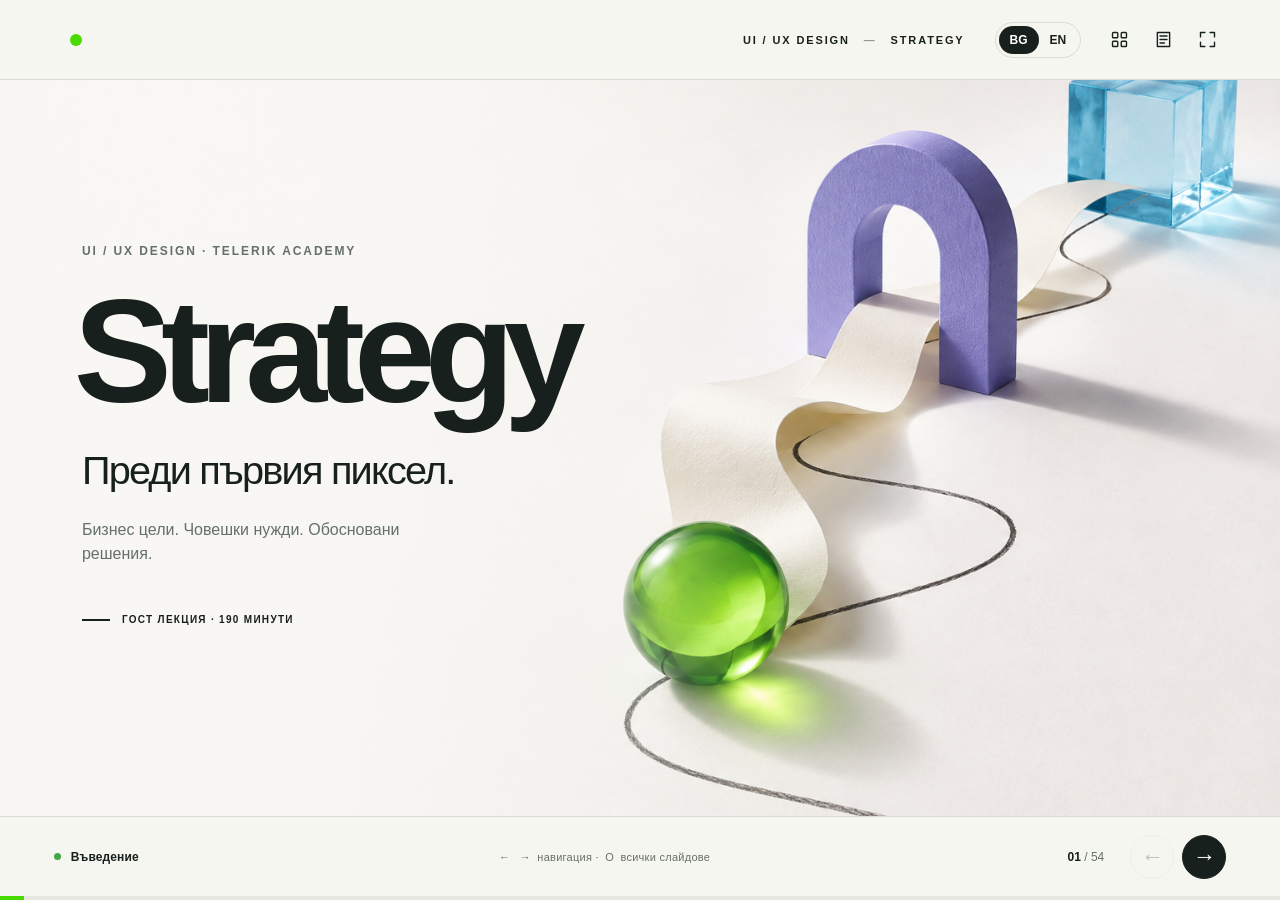
==== presentation/index.html @ eb7413f7 "Add lecturer slide and update evening lecture schedule" ====
<!doctype html>
<html lang="bg">
<head>
  <meta charset="utf-8">
  <meta name="viewport" content="width=device-width, initial-scale=1, viewport-fit=cover">
  <meta name="theme-color" content="#f6f6f0">
  <meta name="description" content="An illustrated, bilingual UX Strategy lecture. Business goals, user needs, research and better decisions.">
  <title>Strategy — Telerik Academy</title>
  <link rel="icon" href="data:image/svg+xml,%3Csvg xmlns='http://www.w3.org/2000/svg' viewBox='0 0 64 64'%3E%3Crect width='64' height='64' rx='16' fill='%2347db00'/%3E%3Ctext x='16' y='48' font-family='Arial' font-weight='bold' font-size='44' fill='%2318201d'%3ES%3C/text%3E%3C/svg%3E">
  <link rel="stylesheet" href="styles.css?v=2">
  <script defer src="slides.js?v=2"></script>
  <script defer src="prompt.js"></script>
  <script defer src="app.js?v=2"></script>
</head>
<body>
  <a class="skip-link" href="#slide">Към слайда / Skip to slide</a>
  <div class="presentation-shell">
    <header class="topbar">
      <button class="wordmark" data-action="home" aria-label="Начало"><i aria-hidden="true"></i></button>
      <div class="course-label">UI / UX DESIGN <span>—</span> STRATEGY</div>
      <nav class="utilities" aria-label="Presentation tools">
        <div class="language-switch" role="group" aria-label="Language / Език">
          <button data-lang="bg" lang="bg" aria-pressed="true">BG</button><button data-lang="en" lang="en" aria-pressed="false">EN</button>
        </div>
        <button class="icon-button" data-action="overview" id="overview-button" aria-label="Всички слайдове" title="Всички слайдове · O"><svg viewBox="0 0 24 24" aria-hidden="true"><rect x="4" y="4" width="6" height="6" rx="1"/><rect x="14" y="4" width="6" height="6" rx="1"/><rect x="4" y="14" width="6" height="6" rx="1"/><rect x="14" y="14" width="6" height="6" rx="1"/></svg></button>
        <button class="icon-button" data-action="notes" id="notes-button" aria-label="Бележки" title="Бележки · N"><svg viewBox="0 0 24 24" aria-hidden="true"><path d="M5 4h14v16H5zM8 8h8M8 12h8M8 16h5"/></svg></button>
        <button class="icon-button" data-action="fullscreen" id="fullscreen-button" aria-label="Цял екран" title="Цял екран · F"><svg viewBox="0 0 24 24" aria-hidden="true"><path d="M4 9V4h5m6 0h5v5m0 6v5h-5M9 20H4v-5"/></svg></button>
      </nav>
    </header>
    <main id="slide" class="slide" tabindex="-1" aria-label="Slide"></main>
    <footer class="bottom-bar">
      <button class="chapter-button" data-action="overview"><span class="chapter-dot"></span><span id="chapter-label"></span></button>
      <div class="navigation-hint" id="navigation-hint"></div>
      <div class="slide-navigation">
        <span id="slide-count" class="slide-count"></span>
        <button class="arrow-button" data-action="prev" id="prev" aria-label="Предишен слайд">←</button>
        <button class="arrow-button next" data-action="next" id="next" aria-label="Следващ слайд">→</button>
      </div>
    </footer>
    <div class="progress-track" aria-hidden="true"><div id="progress-fill"></div></div>
  </div>
  <dialog id="overview-dialog" class="overview-dialog" aria-labelledby="overview-title"><div class="dialog-top"><div><span class="eyebrow" id="overview-kicker"></span><h2 id="overview-title"></h2></div><button class="close-button" data-action="close">×</button></div><div id="overview-content"></div></dialog>
  <dialog id="notes-dialog" class="notes-dialog" aria-labelledby="notes-title"><div class="dialog-top"><span class="eyebrow" id="notes-label"></span><button class="close-button" data-action="close">×</button></div><h2 id="notes-title"></h2><div id="notes-content"></div></dialog>
  <div id="blackout" hidden><button data-action="unblank"></button></div>
  <div class="sr-only" id="announcer" aria-live="polite" aria-atomic="true"></div>
  <noscript>This presentation needs JavaScript. / Презентацията изисква JavaScript.</noscript>
</body>
</html>
---- presentation/styles.css ----
/* Palette sampled directly from M1-L3-Strategy-1.pdf. */
:root{--paper:#f6f6f0;--ink:#18201d;--muted:#657069;--green:#47db00;--brand:#43a747;--sage:#addf80;--violet:#6060e2;--lavender:#bfbff3;--blue:#b9e9fa;--line:#d8dcd3;--ease:cubic-bezier(.22,1,.36,1);font-family:'Avenir Next','Helvetica Neue',Arial,sans-serif;color:var(--ink);background:var(--paper);font-synthesis:none}
*{box-sizing:border-box}body{margin:0}button,a,input{ -webkit-tap-highlight-color:transparent}button{font:inherit;color:inherit;cursor:pointer}button:disabled{cursor:default;opacity:.25}button,a{touch-action:manipulation}button:focus-visible,a:focus-visible{outline:3px solid var(--violet);outline-offset:5px}button{border:0;background:none}a{color:inherit}svg{width:21px;height:21px;fill:none;stroke:currentColor;stroke-width:1.6;stroke-linecap:round;stroke-linejoin:round}.presentation-shell{height:100svh;min-height:540px;display:grid;grid-template-rows:80px minmax(0,1fr) 80px 4px;overflow:hidden}.topbar{padding:0 4.2vw;display:flex;align-items:center;gap:30px;border-bottom:1px solid var(--line);z-index:3;background:var(--paper)}.wordmark{font-size:24px;font-weight:800;letter-spacing:-1.5px;display:flex;align-items:baseline;gap:4px;padding:0}.wordmark span{font-size:14px;letter-spacing:-.5px;font-weight:500}.wordmark i{height:7px;width:7px;background:var(--green);border-radius:50%;align-self:center;margin-left:3px}.course-label{font-size:11px;font-weight:600;letter-spacing:.17em;margin-left:auto}.course-label span{margin:0 9px;color:#929990}.utilities{display:flex;align-items:center;gap:7px}.language-switch{display:flex;margin-right:13px;border:1px solid var(--line);border-radius:30px;padding:3px}.language-switch button{font-size:12px;font-weight:700;padding:7px 11px;border-radius:20px}.language-switch [aria-pressed=true]{background:var(--ink);color:white}.icon-button{width:37px;height:37px;display:grid;place-items:center;border-radius:50%}.icon-button:hover{background:#e7eadd}.bottom-bar{display:flex;align-items:center;justify-content:space-between;padding:0 4.2vw;border-top:1px solid var(--line);gap:20px;z-index:3;background:var(--paper)}.chapter-button{display:flex;gap:10px;align-items:center;font-size:12px;font-weight:600;padding:10px 0;letter-spacing:.01em}.chapter-dot{width:7px;height:7px;background:var(--brand);border-radius:50%}.navigation-hint{font-size:11px;color:var(--muted);letter-spacing:.025em}.navigation-hint kbd{font:inherit;margin:0 3px}.slide-navigation{display:flex;align-items:center;gap:8px}.slide-count{font-size:12px;font-variant-numeric:tabular-nums;margin-right:18px;color:var(--muted)}.slide-count b{color:var(--ink);font-weight:700}.arrow-button{font-size:23px;border:1px solid var(--line);width:44px;height:44px;border-radius:50%;transition:background .2s,transform .2s}.arrow-button.next{background:var(--ink);border-color:var(--ink);color:white}.arrow-button:not(:disabled):hover{background:var(--green);border-color:var(--green);color:var(--ink);transform:translateX(2px)}.progress-track{background:#e6e8df}#progress-fill{height:100%;background:var(--green);transition:width .5s var(--ease)}
.slide{position:relative;overflow:auto;view-transition-name:stage;isolation:isolate;outline:none}.slide-inner{max-width:1600px;height:100%;min-height:100%;margin:auto;padding:clamp(25px,4.5vh,62px) 6.4vw;display:flex;flex-direction:column;justify-content:center}.slide-header{margin-bottom:clamp(22px,4vh,46px)}.eyebrow{font-size:11px;letter-spacing:.16em;text-transform:uppercase;font-weight:700;display:block;margin-bottom:16px;color:var(--muted)}h1,h2,h3,p{margin:0}h1,h2{font-weight:600;letter-spacing:-.045em;line-height:1.06;text-wrap:balance}h1{font-size:clamp(36px,4.2vw,68px)}.subtitle{font-size:clamp(17px,1.6vw,25px);line-height:1.45;margin-top:18px;color:var(--muted);max-width:880px;text-wrap:pretty}.caption{font-size:12px;line-height:1.5;color:var(--muted);margin-top:25px}.content{min-height:0}.slide.type-cover{background:#f8f7f3}.cover-art{position:absolute;inset:0;width:100%;height:100%;object-fit:cover;z-index:-2}.cover-shade{position:absolute;inset:0;background:linear-gradient(90deg,#f8f7f3 0%,#f8f7f3ec 24%,#f8f7f320 58%,transparent 75%);z-index:-1}.cover-content{max-width:65%;padding-bottom:3vh}.cover-title{font-size:clamp(82px,11.5vw,184px);letter-spacing:-.075em;font-weight:600;line-height:1.05;margin-left:-.055em}.cover-subtitle{font-size:clamp(24px,3.1vw,48px);font-weight:500;letter-spacing:-.045em;margin-top:20px}.cover-caption{font-size:16px;max-width:320px;line-height:1.5;margin-top:25px;color:var(--muted)}.cover-meta{margin-top:48px;display:flex;align-items:center;gap:12px;font-size:10px;font-weight:700;letter-spacing:.13em}.cover-meta:before{content:'';width:28px;height:2px;background:var(--ink)}.roadmap{display:grid;grid-template-columns:repeat(4,1fr);gap:26px;padding:20px 0}.roadmap-item{border-top:2px solid var(--ink);padding-top:18px}.roadmap-item:last-child{border-color:var(--violet)}.roadmap-num{font-size:clamp(55px,7.4vw,116px);letter-spacing:-.065em;font-weight:500;line-height:1.2}.roadmap-item h3{font-size:clamp(20px,2.2vw,34px);letter-spacing:-.035em;font-weight:500;margin-top:18px}.roadmap-item small{display:block;margin-top:12px;color:var(--muted);font-size:13px}.split{display:grid;grid-template-columns:1.1fr 1fr;align-items:center;gap:7vw}.split .slide-header{margin:0}.question-lines{display:flex;flex-wrap:wrap;gap:11px;margin-top:30px}.question-lines span{font-size:14px;padding-bottom:6px;border-bottom:1px solid var(--ink)}.receipt{width:80%;max-width:390px;margin:auto;background:white;padding:32px;box-shadow:0 24px 60px #18201d12;transform:rotate(4deg);border-bottom:3px dashed #bbc1b3}.receipt-top{display:flex;justify-content:space-between;font-size:12px;letter-spacing:.08em}.receipt-time{font-size:clamp(60px,7vw,108px);letter-spacing:-.06em;margin:25px 0 0}.receipt-label{font-size:14px;color:var(--muted);margin-bottom:30px}.receipt-row{border-top:1px dashed #aab2a5;padding:14px 0;display:flex;justify-content:space-between;font-size:16px}.receipt-total{font-size:30px;font-weight:700}.receipt-footer{background:var(--green);text-align:center;padding:14px;font-size:14px;margin-top:12px}.stamp{display:inline-block;font-size:11px;letter-spacing:.08em;border:1.5px solid var(--ink);padding:7px 11px;transform:rotate(-7deg);margin-top:18px}
.type-story .slide-inner{padding-top:26px;padding-bottom:26px}.story-layout{display:grid;grid-template-columns:.75fr 1.45fr;gap:4vw;align-items:center}.story-copy h1{font-size:clamp(35px,4.6vw,74px)}.story-copy .subtitle{font-size:19px;max-width:350px}.story-art-wrap{position:relative}.story-art{width:100%;aspect-ratio:1.5;object-fit:cover;display:block;border:2px solid var(--ink);transform:rotate(-1.3deg);box-shadow:8px 9px 0 var(--lavender)}.comic-label{position:absolute;background:var(--green);padding:12px 18px;right:-12px;top:-15px;font-size:clamp(14px,1.5vw,22px);font-weight:800;transform:rotate(5deg);border:2px solid var(--ink);box-shadow:3px 3px 0 var(--ink);max-width:65%;text-align:center}.story-beats{display:flex;gap:20px;margin-top:32px;padding-top:19px;border-top:1px solid var(--line)}.story-beats span{font-size:clamp(13px,1.2vw,18px);flex:1}.story-beats b{font-weight:500;font-size:12px;color:var(--violet);margin-right:12px}.story-index{font-size:clamp(64px,8vw,125px);font-weight:500;letter-spacing:-.09em;color:var(--violet);line-height:1;margin-bottom:24px}
.flow{display:grid;grid-auto-flow:column;grid-auto-columns:1fr;gap:32px;align-items:start}.flow-item{position:relative;padding-top:22px;border-top:2px solid var(--ink)}.flow-item:after{content:'↗';position:absolute;right:0;top:24px;font-size:23px;color:var(--muted)}.flow-item:last-child:after{content:''}.flow-number{font-size:14px;color:var(--violet);margin-bottom:24px}.flow-item h3{font-size:clamp(22px,2.4vw,39px);font-weight:500;letter-spacing:-.035em;max-width:90%}.flow-item p{font-size:clamp(15px,1.3vw,20px);color:var(--muted);line-height:1.5;margin-top:18px;max-width:95%}.flow.five{gap:20px}.flow.five h3{font-size:clamp(19px,2vw,31px)}.flow.five .flow-item:after{font-size:18px;top:22px}.venn-wrap{height:350px;position:relative;width:530px;max-width:100%;margin:0 auto}.venn{position:absolute;width:250px;height:250px;border-radius:50%;display:flex;align-items:center;justify-content:center;text-align:center;mix-blend-mode:multiply;font-size:24px;letter-spacing:-.03em;font-weight:600}.venn.v1{background:var(--sage);left:20px;top:0;padding-right:50px}.venn.v2{background:#d7c6e4;right:20px;top:0;padding-left:50px}.venn.v3{background:var(--blue);bottom:0;left:140px;align-items:flex-end;padding-bottom:55px}.venn-center{position:absolute;left:50%;top:44%;transform:translate(-50%,-50%);font-size:22px;font-weight:800;background:var(--ink);color:white;border-radius:50%;width:70px;height:70px;display:grid;place-items:center}.definition{font-size:clamp(23px,2.7vw,42px);letter-spacing:-.025em;line-height:1.3;max-width:640px}.definition small{font-size:16px;display:block;margin-top:25px;letter-spacing:0;color:var(--muted);line-height:1.5}
.metric-row{display:flex;gap:4vw;align-items:center}.metric-number{font-size:clamp(85px,13vw,210px);line-height:1;letter-spacing:-.075em;font-weight:500}.metric-number.target{color:var(--brand)}.metric-arrow{font-size:clamp(45px,6vw,80px);color:var(--muted)}.metric-label{font-size:14px;color:var(--muted);margin-top:20px}.metric-facts{display:flex;gap:4vw;border-top:1px solid var(--line);padding-top:22px;margin-top:38px}.metric-facts span{font-size:16px}.metric-facts b{font-size:30px;display:block;margin-bottom:5px;font-weight:500;letter-spacing:-.04em}.waffle{display:grid;grid-template-columns:repeat(10,1fr);gap:7px;width:min(400px,100%);aspect-ratio:1;margin:auto}.waffle i{background:#dfe3d8;border-radius:4px;transition:background .3s}.waffle i.filled{background:var(--green)}.waffle.round i{border-radius:50%;background:var(--lavender)}.waffle.round i.filled{background:var(--violet)}.stat-value{font-size:clamp(70px,10vw,158px);letter-spacing:-.06em;line-height:1}.formula{font-size:clamp(18px,2.2vw,30px);color:var(--muted);line-height:1.5;margin-top:22px}.stat-note{font-size:14px;max-width:380px;color:var(--muted);margin-top:22px;line-height:1.5}.comparison{display:grid;grid-template-columns:1fr 1fr;gap:6vw}.comparison-side{padding:24px 0;border-top:2px solid var(--line)}.comparison-side.good{border-color:var(--brand)}.comparison-side small{font-size:11px;font-weight:700;letter-spacing:.12em;display:block;margin-bottom:25px;color:var(--muted)}.comparison-side p{font-size:clamp(25px,3vw,46px);line-height:1.25;letter-spacing:-.035em}.comparison-side.bad p{text-decoration:line-through;text-decoration-color:var(--violet);text-decoration-thickness:2px}.comparison-side em{font-size:15px;color:var(--muted);font-style:normal;display:block;margin-top:23px;line-height:1.5}.reveal-button,.text-button{font-size:14px;padding:12px 0;border-bottom:1px solid var(--ink);font-weight:600;display:inline-flex;align-items:center;gap:25px;margin-top:20px}.answer-placeholder{font-size:80px;color:var(--lavender);line-height:1}.is-revealed{animation:enter .45s var(--ease) both}.editorial-list{list-style:none;margin:0;padding:0}.editorial-list li{padding:20px 0;border-top:1px solid var(--line);display:grid;grid-template-columns:50px 1fr;gap:12px;align-items:baseline}.editorial-list li:first-child{border-color:var(--ink)}.editorial-list .index{font-size:13px;color:var(--violet);font-weight:600}.editorial-list .item-text{font-size:clamp(22px,2.5vw,38px);line-height:1.25;letter-spacing:-.03em}.editorial-list small{display:block;font-size:16px;line-height:1.5;color:var(--muted);letter-spacing:0;margin-top:8px}.type-list .slide-header{margin-bottom:25px}.question-grid{display:grid;grid-template-columns:1fr 1fr;gap:6vw}.question-grid .question{padding-top:24px;border-top:2px solid var(--ink)}.question-grid .question small{font-size:14px;margin-bottom:30px;display:block;color:var(--violet)}.question-grid .question p{font-size:clamp(28px,3.5vw,55px);line-height:1.17;letter-spacing:-.035em}
.type-exercise{background:var(--ink);color:var(--paper)}.type-exercise .eyebrow,.type-exercise .subtitle,.type-exercise .caption{color:#b7c3b5}.exercise-layout{display:grid;grid-template-columns:1.4fr .65fr;gap:7vw;align-items:center}.exercise-steps{list-style:none;padding:0;margin:30px 0 0}.exercise-steps li{display:grid;grid-template-columns:45px 1fr;gap:15px;border-top:1px solid #53624f;padding:17px 0;font-size:clamp(17px,1.6vw,24px);line-height:1.35}.exercise-steps b{color:var(--green);font-size:15px}.timer{font-size:clamp(60px,8vw,130px);letter-spacing:-.07em;font-variant-numeric:tabular-nums;line-height:1.1}.timer.finished{color:var(--green)}.timer-controls{display:flex;gap:12px;flex-wrap:wrap;margin-top:24px}.timer-controls button{font-size:13px;padding:12px 18px;border:1px solid currentColor;border-radius:30px}.timer-controls button:first-child{background:var(--green);color:var(--ink);border-color:var(--green)}.timer-label{font-size:12px;letter-spacing:.12em;margin-bottom:20px;text-transform:uppercase;color:inherit;opacity:.65}.type-break{background:var(--lavender)}.break-layout{display:grid;grid-template-columns:1fr 1fr;align-items:center;gap:7vw}.break-layout h1{font-size:clamp(45px,7vw,110px)}.break-layout .timer{font-size:clamp(80px,13vw,210px)}.type-break .timer-controls button:first-child{background:var(--ink);color:white;border-color:var(--ink)}
.method-map{display:grid;grid-template-columns:1fr 1fr;gap:2px;background:var(--paper)}.method-cell{padding:24px 30px;background:#e9eddf;min-height:130px}.method-cell:nth-child(2){background:var(--lavender)}.method-cell:nth-child(3){background:var(--blue)}.method-cell:nth-child(4){background:var(--sage)}.method-cell small{font-size:11px;letter-spacing:.07em;text-transform:uppercase;opacity:.7}.method-cell h3{font-size:clamp(22px,2.6vw,39px);font-weight:500;letter-spacing:-.035em;margin-top:14px}.method-cell p{font-size:15px;margin-top:10px;line-height:1.35}.survey-chart{display:flex;flex-direction:column;gap:15px;width:100%;padding:6px 0}.survey-row{display:grid;grid-template-columns:180px 1fr 35px;gap:20px;align-items:center;font-size:15px}.survey-bar-track{height:30px;background:#e9ecdf}.survey-bar{height:100%;background:var(--violet);transform-origin:left;animation:grow .6s var(--ease)}.survey-row:nth-child(n+3) .survey-bar{background:var(--lavender)}.survey-row:last-child .survey-bar{background:#bec5ba}.survey-row b{font-size:17px;font-weight:600}.survey-summary{display:flex;align-items:baseline;gap:20px;margin-top:25px}.survey-summary strong{font-size:48px;letter-spacing:-.04em;font-weight:500}.survey-summary span{font-size:16px;color:var(--muted)}.data-table{width:100%;border-collapse:collapse;table-layout:fixed;font-size:clamp(17px,1.6vw,24px);line-height:1.35}.data-table th{text-align:left;padding:15px 20px;border-bottom:2px solid var(--ink);font-weight:500}.data-table td{padding:24px 20px;border-bottom:1px solid var(--line)}.data-table th:first-child,.data-table td:first-child{padding-left:0;font-size:15px;color:var(--muted);width:26%}.data-table th:last-child{color:var(--violet)}.data-table td:last-child{background:#bfbff322}.quote-layout{max-width:1060px}.quote-mark{font-size:110px;line-height:.8;color:var(--violet);font-family:Georgia,serif}.quote-text{font-size:clamp(27px,3.7vw,58px);letter-spacing:-.035em;line-height:1.23;max-width:1100px}.quote-byline{margin-top:25px;font-size:13px;color:var(--muted)}.quote-tabs{display:flex;gap:12px;margin-top:36px;flex-wrap:wrap}.quote-tabs button{border:1px solid var(--line);padding:10px 15px;font-size:13px;border-radius:30px}.quote-tabs button[aria-pressed=true]{background:var(--ink);color:var(--paper);border-color:var(--ink)}.quote-tabs span{margin-left:8px;opacity:.65}.value-statement{font-size:clamp(30px,4.5vw,70px);line-height:1.28;letter-spacing:-.04em;max-width:1150px}.value-statement mark{background:var(--sage);color:var(--ink);box-decoration-break:clone;-webkit-box-decoration-break:clone;padding:0 6px}.tool-list{display:grid;grid-template-columns:repeat(3,1fr);gap:35px}.tool{padding:25px 0;border-top:2px solid var(--ink)}.tool .tool-number{font-size:14px;color:var(--violet)}.tool h3{font-size:clamp(24px,2.8vw,44px);font-weight:500;letter-spacing:-.04em;margin:40px 0 15px}.tool p{font-size:clamp(16px,1.4vw,22px);line-height:1.5;color:var(--muted)}.tool small{display:block;font-size:12px;line-height:1.4;margin-top:25px}.demo-sheet{border-left:4px solid var(--green);background:white;padding:26px 32px}.demo-sheet p{font-size:clamp(19px,2vw,29px);line-height:1.55;letter-spacing:-.02em}.demo-sheet strong{font-weight:600}.demo-tags{font-size:12px;color:var(--muted);margin-top:20px;word-spacing:16px}.type-finish{background:var(--green)}.finish-title{font-size:clamp(60px,9.5vw,150px);letter-spacing:-.06em;max-width:1050px}.finish-line{font-size:clamp(20px,2.2vw,34px);margin-top:35px;max-width:750px;line-height:1.4}.finish-meta{margin-top:50px;font-size:13px;letter-spacing:.08em}.summary-path{display:flex;flex-direction:column;gap:0;max-width:1050px}.summary-step{display:flex;align-items:baseline;gap:30px;border-top:1px solid var(--line);padding:12px 0}.summary-step b{font-size:13px;color:var(--violet);font-weight:500}.summary-step h3{font-weight:500;font-size:clamp(25px,3vw,44px);letter-spacing:-.035em;min-width:240px}.summary-step p{font-size:17px;color:var(--muted)}
dialog{border:0;padding:35px;background:var(--paper);color:var(--ink);box-shadow:0 30px 100px #0003;max-height:90svh;overscroll-behavior:contain}dialog::backdrop{background:#18201dbb;backdrop-filter:blur(8px)}.dialog-top{display:flex;justify-content:space-between;align-items:flex-start;gap:25px;margin-bottom:25px}.dialog-top h2{font-size:36px}.close-button{font-size:30px;line-height:1;border:1px solid var(--line);border-radius:50%;width:40px;height:40px;flex-shrink:0}.overview-dialog{width:1100px;max-width:92vw;border-radius:12px}.overview-chapter{margin:30px 0 15px;font-size:14px;font-weight:700;color:var(--violet)}.overview-grid{display:grid;grid-template-columns:repeat(4,1fr);gap:10px}.overview-slide{text-align:left;padding:18px;background:#eaece3;border:1px solid transparent;min-height:94px;border-radius:4px;font-size:14px;line-height:1.3}.overview-slide:hover{background:#dfe3d4}.overview-slide[aria-current=true]{border-color:var(--ink);background:var(--sage)}.overview-slide small{display:block;font-size:11px;color:var(--muted);margin-bottom:10px}.notes-dialog{width:600px;max-width:92vw;margin:20px 20px 20px auto;min-height:calc(100svh - 40px);border-radius:12px}.notes-dialog h2{font-size:32px;margin:20px 0 28px}.notes-dialog p{font-size:17px;line-height:1.7;white-space:pre-line;margin:16px 0}.notes-dialog .notes-source{font-size:13px;line-height:1.6;border-top:1px solid var(--line);padding-top:20px;overflow-wrap:anywhere}.notes-dialog .notes-notice{font-size:12px;color:var(--muted)}#blackout{position:fixed;inset:0;z-index:100;background:#000}#blackout button{position:absolute;inset:0;width:100%;height:100%}.sr-only{position:absolute;width:1px;height:1px;padding:0;margin:-1px;overflow:hidden;clip:rect(0,0,0,0);white-space:nowrap;border:0}.skip-link{position:absolute;z-index:200;left:20px;top:-100px;background:var(--ink);color:white;padding:12px}.skip-link:focus{top:15px}
@keyframes enter{from{opacity:0;transform:translateY(14px)}to{opacity:1;transform:translateY(0)}}@keyframes grow{from{transform:scaleX(.1)}to{transform:scaleX(1)}}@keyframes slide-in{from{opacity:0;transform:translateX(var(--travel,45px)) scale(.985)}to{opacity:1;transform:translateX(0) scale(1)}}@keyframes slide-out{from{opacity:1;transform:translateX(0)}to{opacity:0;transform:translateX(calc(var(--travel,45px) * -.6))}}::view-transition-old(root),::view-transition-new(root){animation:none}::view-transition-old(stage){animation:slide-out .25s ease both}::view-transition-new(stage){animation:slide-in .45s var(--ease) both}.animate-in .slide-header,.animate-in .cover-content{animation:enter .5s var(--ease) both}
@media(min-width:1700px){.slide-inner{padding-left:85px;padding-right:85px}}@media(max-height:760px) and (min-width:801px){.presentation-shell{grid-template-rows:64px minmax(0,1fr) 64px 3px}.slide-inner{padding-top:25px;padding-bottom:25px}.slide-header{margin-bottom:25px}h1{font-size:clamp(34px,3.7vw,55px)}.story-art{max-height:430px;object-fit:contain;background:white}.story-copy h1{font-size:44px}.story-index{font-size:75px;margin-bottom:15px}.venn-wrap{transform:scale(.85);height:320px}.waffle{max-width:310px}.editorial-list li{padding:14px 0}.flow-number{margin-bottom:16px}.quote-text{font-size:38px}.survey-chart{gap:9px}.survey-bar-track{height:23px}.caption{margin-top:17px}.metric-facts{margin-top:25px}.data-table td{padding:18px 20px}.summary-step{padding:8px 0}.summary-step h3{font-size:32px}}
@media(max-width:1000px){.course-label{display:none}.utilities{margin-left:auto}.navigation-hint{display:none}.split{gap:4vw}.story-layout{gap:3vw}.story-copy .subtitle{font-size:17px}.flow{gap:20px}.flow-item h3{font-size:25px}.flow-item p{font-size:16px}.venn-wrap{width:440px;transform:scale(.85);transform-origin:center}.venn.v1{left:0}.venn.v2{right:0}.venn.v3{left:95px}.overview-grid{grid-template-columns:repeat(3,1fr)}}
@media(max-width:800px){.presentation-shell{height:100svh;min-height:0;grid-template-rows:64px minmax(0,1fr) 68px 3px}.topbar,.bottom-bar{padding-left:22px;padding-right:22px;gap:10px}.wordmark{font-size:21px}.wordmark span{font-size:12px}.utilities{gap:1px}.language-switch{margin-right:4px}.icon-button{width:31px;height:35px}#fullscreen-button{display:none}.slide-inner{height:auto;min-height:100%;padding:30px 28px;justify-content:center}.slide-header{margin-bottom:28px}h1{font-size:38px}.subtitle{font-size:18px}.cover-art{object-position:65%;opacity:.55}.cover-shade{background:linear-gradient(90deg,#f8f7f3f5,#f8f7f335)}.cover-content{max-width:100%}.cover-title{font-size:clamp(65px,14vw,112px)}.cover-subtitle{font-size:31px}.cover-caption{font-size:15px;max-width:280px}.cover-meta{margin-top:35px}.roadmap{grid-template-columns:repeat(2,1fr);gap:25px;padding:0}.roadmap-num{font-size:65px}.roadmap-item h3{font-size:24px;margin-top:6px}.roadmap-item small{font-size:12px;margin-top:8px}.split,.story-layout,.exercise-layout,.break-layout{grid-template-columns:1fr;gap:28px}.receipt{max-width:320px;padding:22px;transform:rotate(2deg)}.receipt-time{font-size:60px;margin-top:14px}.receipt-label{margin-bottom:15px}.receipt-row{padding:9px 0}.receipt-footer{padding:10px}.case-copy .question-lines{margin-top:18px}.story-index{font-size:58px;margin-bottom:12px}.story-copy h1{font-size:38px}.story-copy .subtitle{max-width:none;font-size:17px;margin-top:12px}.story-art{max-height:330px;object-fit:cover}.comic-label{font-size:14px;padding:8px 12px;right:0;top:-12px}.story-beats{gap:12px;margin-top:24px;padding-top:14px}.story-beats span{font-size:12px}.story-beats b{display:block;margin-bottom:5px}.flow,.flow.five{grid-auto-flow:row;grid-template-columns:1fr;gap:16px}.flow-item{padding-top:12px;display:grid;grid-template-columns:32px 1fr;gap:8px}.flow-number{margin:7px 0 0;font-size:12px}.flow-item h3,.flow.five h3{font-size:26px}.flow-item p{grid-column:2;margin-top:0;font-size:16px}.flow-item:after,.flow.five .flow-item:after{top:14px;font-size:18px}.venn-wrap{height:300px;transform:scale(.75);margin:-25px auto -35px;width:440px;max-width:none;left:50%;margin-left:-220px}.definition{font-size:25px}.definition small{font-size:15px;margin-top:15px}.metric-row{gap:20px}.metric-number{font-size:clamp(72px,16vw,130px)}.metric-arrow{font-size:35px}.metric-label{font-size:12px;margin-top:10px}.metric-facts{gap:20px;margin-top:25px}.metric-facts span{font-size:13px}.metric-facts b{font-size:23px}.waffle{max-width:240px;gap:5px}.stat-value{font-size:75px}.formula{font-size:22px;margin-top:12px}.stat-note{font-size:13px;margin-top:12px}.comparison{grid-template-columns:1fr;gap:24px}.comparison-side{padding:17px 0 0}.comparison-side small{margin-bottom:13px}.comparison-side p{font-size:29px}.comparison-side em{margin-top:12px;font-size:14px}.answer-placeholder{font-size:50px}.editorial-list li{grid-template-columns:28px 1fr;padding:16px 0}.editorial-list .item-text{font-size:25px}.editorial-list small{font-size:15px}.question-grid{grid-template-columns:1fr;gap:28px}.question-grid .question{padding-top:15px}.question-grid .question small{margin-bottom:15px}.question-grid .question p{font-size:30px}.timer{font-size:78px}.exercise-layout{gap:20px}.exercise-steps{margin-top:20px}.exercise-steps li{font-size:18px;padding:14px 0}.timer-controls{margin-top:12px}.timer-label{margin-bottom:8px;font-size:11px}.break-layout h1{font-size:60px}.break-layout .timer{font-size:110px}.method-map{grid-template-columns:1fr}.method-cell{min-height:0;padding:18px 22px}.method-cell h3{font-size:25px;margin-top:7px}.method-cell small{font-size:10px}.method-cell p{font-size:14px;margin-top:6px}.survey-row{grid-template-columns:120px 1fr 20px;gap:12px;font-size:12px}.survey-bar-track{height:24px}.survey-summary strong{font-size:40px}.survey-summary span{font-size:14px}.data-table{font-size:15px}.data-table th,.data-table td{padding:16px 10px}.data-table th:first-child,.data-table td:first-child{font-size:12px;width:23%}.quote-text{font-size:30px}.quote-mark{font-size:80px}.quote-tabs{gap:8px;margin-top:24px}.quote-tabs button{font-size:12px;padding:9px 11px}.quote-tabs span{display:none}.value-statement{font-size:34px}.tool-list{grid-template-columns:1fr;gap:24px}.tool{padding-top:16px}.tool h3{font-size:30px;margin:14px 0 10px}.tool p{font-size:16px}.tool small{margin-top:10px}.demo-sheet{padding:22px}.demo-sheet p{font-size:21px}.demo-tags{word-spacing:8px;line-height:1.9}.summary-step{gap:15px;padding:15px 0;flex-wrap:wrap}.summary-step h3{font-size:28px;min-width:0}.summary-step p{font-size:15px;width:100%;padding-left:32px}.finish-title{font-size:65px}.finish-line{font-size:24px}.finish-meta{margin-top:35px;font-size:11px}.chapter-button{font-size:10px;gap:7px}.slide-count{font-size:11px;margin-right:3px}.arrow-button{width:37px;height:37px;font-size:21px}.slide-navigation{gap:5px}.overview-dialog{padding:23px}.overview-grid{grid-template-columns:repeat(2,1fr)}.overview-slide{padding:13px;font-size:12px}.dialog-top h2{font-size:29px}.notes-dialog{padding:25px}.notes-dialog p{font-size:16px}}
@media(prefers-reduced-motion:reduce){*,*:before,*:after{animation:none!important;transition:none!important;scroll-behavior:auto!important}::view-transition-group(*),::view-transition-old(*),::view-transition-new(*){animation:none!important}}@media print{.topbar,.bottom-bar,.progress-track,dialog{display:none!important}.presentation-shell{height:auto;display:block}.slide{overflow:visible}.slide-inner{min-height:85vh}body{print-color-adjust:exact;-webkit-print-color-adjust:exact}}
/* Projection legibility and intentional line breaks. */
.caption{font-size:14px}.eyebrow{font-size:12px}.comparison-side p,.finish-title{white-space:pre-line}.metric-label{font-size:15px}.stat-note{font-size:16px}.story-beats span{font-size:clamp(14px,1.35vw,20px)}.tool small{font-size:14px}.type-statement{background:#e7efd9}.type-quotes{background:#ecebf9}.type-quotes .quote-tabs button{border-color:#c3c1df}.type-summary{background:#e8f2f5}
@media(max-width:800px){.caption{font-size:12px}.eyebrow{font-size:10px}.stat-note{font-size:14px}.metric-label{font-size:12px}.story-beats span{font-size:12px}.tool small{font-size:12px}}
/* Keep the navigation live while native view-transition snapshots animate. */
::view-transition{pointer-events:none}
:root{view-transition-name:none}
@media(min-width:801px){.finish-title{font-size:clamp(60px,7vw,105px);max-width:1200px}}
.wordmark{width:44px;height:44px;display:grid;place-items:center;flex-shrink:0}.wordmark i{width:12px;height:12px;margin:0}.roadmap-time{color:var(--ink);font-variant-numeric:tabular-nums;font-weight:600}.type-roadmap .caption{white-space:pre-line;line-height:1.8}.lecturer-layout{display:grid;grid-template-columns:1.2fr 1fr;align-items:center;gap:8vw}.lecturer-copy h1{font-size:clamp(42px,5.5vw,84px);max-width:700px}.lecturer-role{font-size:clamp(22px,2.3vw,34px);color:var(--violet);margin-top:25px;line-height:1.3}.lecturer-background{border-top:1px solid var(--line);padding-top:26px;margin-top:44px;max-width:620px}.lecturer-background p{font-size:clamp(18px,1.7vw,25px);color:var(--muted);line-height:1.5}.lecturer-portrait{position:relative;aspect-ratio:4/5;max-height:55vh;background:#e7e7f5;border:1px solid #d0cee7;display:flex;flex-direction:column;justify-content:center;align-items:center;transform:rotate(2deg);box-shadow:12px 12px 0 #addf8055}.lecturer-portrait svg{width:58%;height:auto;stroke:var(--violet);stroke-width:1;opacity:.55}.lecturer-portrait span{font-size:12px;text-transform:uppercase;letter-spacing:.14em;color:var(--muted);margin-top:20px}.lecturer-portrait i{position:absolute;right:-15px;top:20px;font-style:normal;font-size:38px;background:var(--green);padding:0 15px;transform:rotate(-8deg)}
@media(max-width:800px){.lecturer-layout{grid-template-columns:1fr;gap:30px}.lecturer-copy h1{font-size:42px}.lecturer-role{font-size:23px;margin-top:16px}.lecturer-background{margin-top:25px;padding-top:20px}.lecturer-background p{font-size:18px}.lecturer-portrait{width:230px;max-height:290px;justify-self:center}.lecturer-portrait span{font-size:10px}.type-roadmap .caption{font-size:12px}.wordmark{width:35px}}
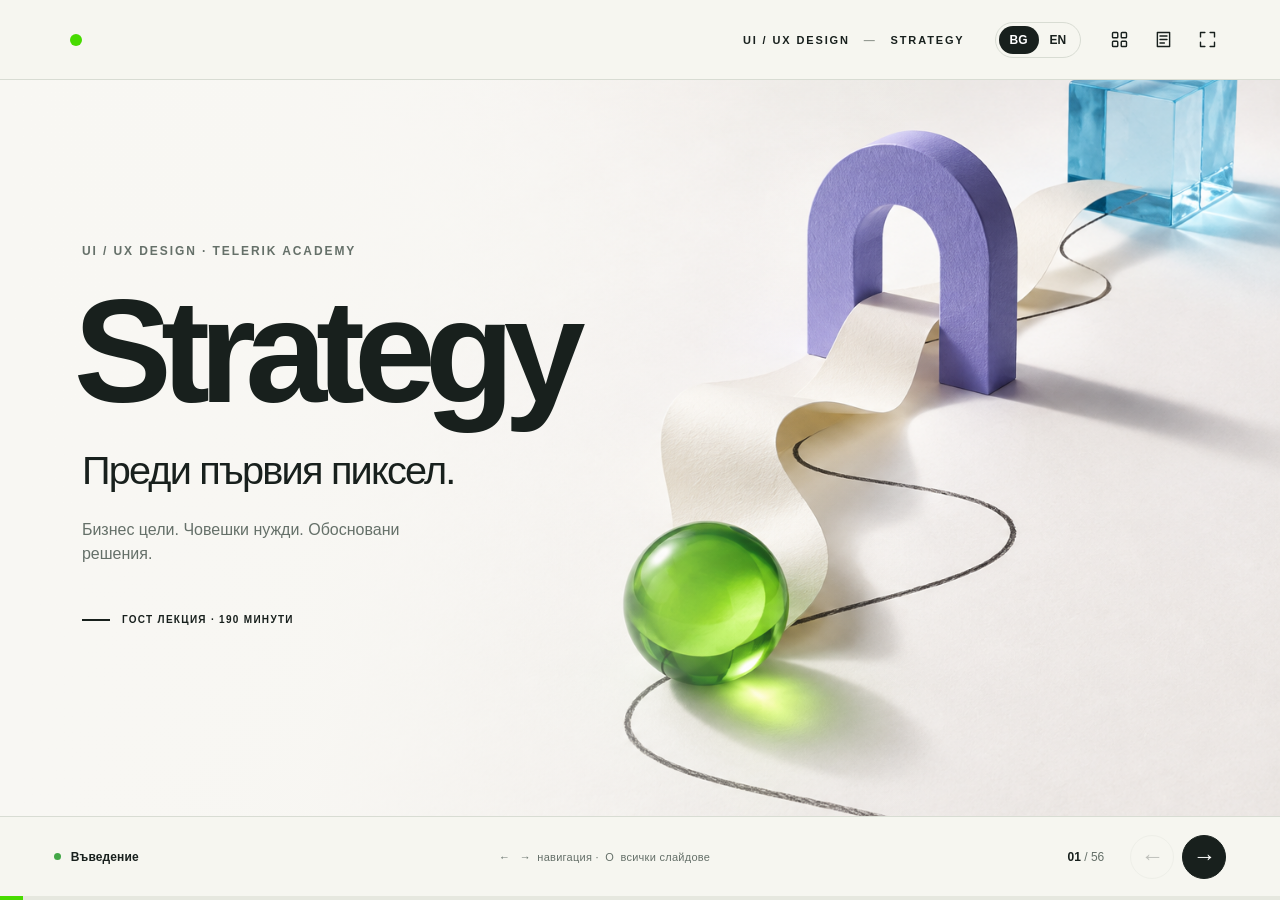
==== commit d41e8112: "Make lecture self-contained and align script with slides" ====
--- a/presentation/index.html
+++ b/presentation/index.html
@@ -7,10 +7,10 @@
   <meta name="description" content="An illustrated, bilingual UX Strategy lecture. Business goals, user needs, research and better decisions.">
   <title>Strategy — Telerik Academy</title>
   <link rel="icon" href="data:image/svg+xml,%3Csvg xmlns='http://www.w3.org/2000/svg' viewBox='0 0 64 64'%3E%3Crect width='64' height='64' rx='16' fill='%2347db00'/%3E%3Ctext x='16' y='48' font-family='Arial' font-weight='bold' font-size='44' fill='%2318201d'%3ES%3C/text%3E%3C/svg%3E">
-  <link rel="stylesheet" href="styles.css?v=2">
-  <script defer src="slides.js?v=2"></script>
+  <link rel="stylesheet" href="styles.css?v=4">
+  <script defer src="slides.js?v=6"></script>
   <script defer src="prompt.js"></script>
-  <script defer src="app.js?v=2"></script>
+  <script defer src="app.js?v=4"></script>
 </head>
 <body>
   <a class="skip-link" href="#slide">Към слайда / Skip to slide</a>
--- a/presentation/styles.css
+++ b/presentation/styles.css
@@ -22,3 +22,11 @@
 @media(min-width:801px){.finish-title{font-size:clamp(60px,7vw,105px);max-width:1200px}}
 .wordmark{width:44px;height:44px;display:grid;place-items:center;flex-shrink:0}.wordmark i{width:12px;height:12px;margin:0}.roadmap-time{color:var(--ink);font-variant-numeric:tabular-nums;font-weight:600}.type-roadmap .caption{white-space:pre-line;line-height:1.8}.lecturer-layout{display:grid;grid-template-columns:1.2fr 1fr;align-items:center;gap:8vw}.lecturer-copy h1{font-size:clamp(42px,5.5vw,84px);max-width:700px}.lecturer-role{font-size:clamp(22px,2.3vw,34px);color:var(--violet);margin-top:25px;line-height:1.3}.lecturer-background{border-top:1px solid var(--line);padding-top:26px;margin-top:44px;max-width:620px}.lecturer-background p{font-size:clamp(18px,1.7vw,25px);color:var(--muted);line-height:1.5}.lecturer-portrait{position:relative;aspect-ratio:4/5;max-height:55vh;background:#e7e7f5;border:1px solid #d0cee7;display:flex;flex-direction:column;justify-content:center;align-items:center;transform:rotate(2deg);box-shadow:12px 12px 0 #addf8055}.lecturer-portrait svg{width:58%;height:auto;stroke:var(--violet);stroke-width:1;opacity:.55}.lecturer-portrait span{font-size:12px;text-transform:uppercase;letter-spacing:.14em;color:var(--muted);margin-top:20px}.lecturer-portrait i{position:absolute;right:-15px;top:20px;font-style:normal;font-size:38px;background:var(--green);padding:0 15px;transform:rotate(-8deg)}
 @media(max-width:800px){.lecturer-layout{grid-template-columns:1fr;gap:30px}.lecturer-copy h1{font-size:42px}.lecturer-role{font-size:23px;margin-top:16px}.lecturer-background{margin-top:25px;padding-top:20px}.lecturer-background p{font-size:18px}.lecturer-portrait{width:230px;max-height:290px;justify-self:center}.lecturer-portrait span{font-size:10px}.type-roadmap .caption{font-size:12px}.wordmark{width:35px}}
+.lecturer-portrait img{display:block;width:100%;height:100%;object-fit:cover;object-position:center;border-radius:inherit}.lecturer-background p{font-size:clamp(18px,1.55vw,23px);line-height:1.55}.lecturer-copy h1{max-width:640px}.lecturer-background{margin-top:30px;padding-top:22px}
+/* Audience-facing tasks; facilitation stays in the speaker script. */
+.exercise-task{max-width:1120px}.exercise-task .slide-header{margin-bottom:36px}.exercise-task h1{font-size:clamp(44px,5.4vw,82px)}.exercise-description{font-size:clamp(24px,2.5vw,38px);line-height:1.5;letter-spacing:-.02em;color:#e2e9de;max-width:1060px;text-wrap:pretty}.exercise-rule{width:110px;height:5px;background:var(--green);margin-top:44px}
+.strategy-map{max-width:1000px;margin:auto}.strategy-execution{width:72%;margin:0 auto 16px;border:1px dashed #a9afa4;padding:15px 24px;color:var(--muted);text-align:center}.strategy-execution span,.strategy-boundary{font-size:11px;font-weight:700;letter-spacing:.15em}.strategy-execution p{font-size:19px;margin-top:8px}.strategy-boundary{text-align:right;border-top:2px solid var(--ink);padding-top:8px;margin-bottom:10px}.strategy-layer{display:flex;align-items:center;justify-content:space-between;gap:20px;margin:7px auto 0;padding:18px 30px}.strategy-layer h3{font-size:26px;font-weight:500;letter-spacing:-.03em}.strategy-layer p{font-size:18px;line-height:1.3}.layer-0{width:80%;background:var(--blue)}.layer-1{width:90%;background:var(--sage)}.layer-2{width:100%;background:var(--lavender)}
+.strategy-canvas{display:grid;grid-template-columns:repeat(6,1fr);gap:14px}.canvas-field{grid-column:span 2;background:#e9eddf;padding:25px 28px;min-height:150px;border-top:2px solid var(--ink)}.canvas-field:nth-child(2){background:var(--lavender)}.canvas-field:nth-child(3){background:var(--blue)}.canvas-field:nth-child(4),.canvas-field:nth-child(5){grid-column:span 3}.canvas-field>span{font-size:12px;color:var(--muted)}.canvas-field h3{font-size:clamp(22px,2vw,31px);font-weight:500;letter-spacing:-.035em;margin-top:16px}.canvas-field p{font-size:17px;margin-top:9px;line-height:1.4;color:var(--muted)}
+.duo-examples{display:grid;grid-template-columns:1fr 1fr;gap:40px}.duo-example{display:flex;align-items:center;gap:24px}.duo-phone{width:190px;min-width:160px;height:250px;border:1px solid #d7d6e6;border-radius:25px;display:flex;flex-direction:column;align-items:center;justify-content:space-between;padding:22px 16px;text-align:center;box-shadow:7px 7px 0 #bfbff355;background:white}.duo-phone small{font-size:9px;letter-spacing:.08em}.duo-phone strong{font-weight:500;font-size:20px}.subscription{background:#32386a;color:white;border-color:#32386a}.duo-symbol{font-size:70px;line-height:1;color:var(--lavender)}.duo-mock-button{background:var(--sage);color:var(--ink);border-radius:10px;padding:12px 18px;font-size:13px;width:100%}.duo-streak-number{font-size:74px;line-height:1;color:var(--violet);font-weight:600;letter-spacing:-.05em}.duo-streak-number span{display:block;font-size:13px;letter-spacing:0;margin-top:6px}.duo-days{display:flex;gap:4px}.duo-days i{font-size:11px;font-style:normal;display:grid;place-items:center;width:18px;height:18px;border-radius:50%;background:var(--sage)}.duo-explanation h3{font-size:clamp(24px,2.4vw,36px);font-weight:500;letter-spacing:-.04em}.duo-explanation p{font-size:19px;line-height:1.4;color:var(--muted);margin-top:10px;max-width:240px}.duo-lifecycle{display:grid;grid-template-columns:repeat(3,1fr);gap:30px;border-top:1px solid var(--line);margin-top:28px;padding-top:16px}.duo-lifecycle span{font-size:15px;color:var(--violet)}.duo-lifecycle b{display:block;font-size:14px;line-height:1.4;font-weight:400;color:var(--muted);margin-top:5px}
+@media(max-height:760px) and (min-width:801px){.strategy-execution{padding:10px 20px;margin-bottom:10px}.strategy-layer{padding:12px 24px}.canvas-field{min-height:125px;padding:16px 22px}.duo-phone{height:220px}.duo-lifecycle{margin-top:20px}.type-duolingo .slide-header,.type-canvas .slide-header,.type-strategy-map .slide-header{margin-bottom:22px}}
+@media(max-width:800px){.exercise-task h1{font-size:42px}.exercise-description{font-size:25px;line-height:1.5}.exercise-rule{margin-top:30px}.strategy-execution{width:90%;padding:15px}.strategy-execution p{font-size:16px}.strategy-layer{display:block;padding:15px 18px}.strategy-layer h3{font-size:24px}.strategy-layer p{font-size:16px;margin-top:5px}.strategy-canvas{grid-template-columns:1fr;gap:12px}.canvas-field,.canvas-field:nth-child(4),.canvas-field:nth-child(5){grid-column:auto;min-height:0;padding:18px 22px}.canvas-field h3{font-size:24px;margin-top:9px}.canvas-field p{font-size:16px}.duo-examples{grid-template-columns:1fr;gap:28px}.duo-example{gap:20px}.duo-phone{width:142px;min-width:142px;height:218px;padding:18px 10px}.duo-phone strong{font-size:17px}.duo-explanation h3{font-size:24px}.duo-explanation p{font-size:16px}.duo-days{gap:3px}.duo-days i{width:14px;height:14px;font-size:9px}.duo-lifecycle{gap:12px}.duo-lifecycle span{font-size:12px}.duo-lifecycle b{font-size:12px}}
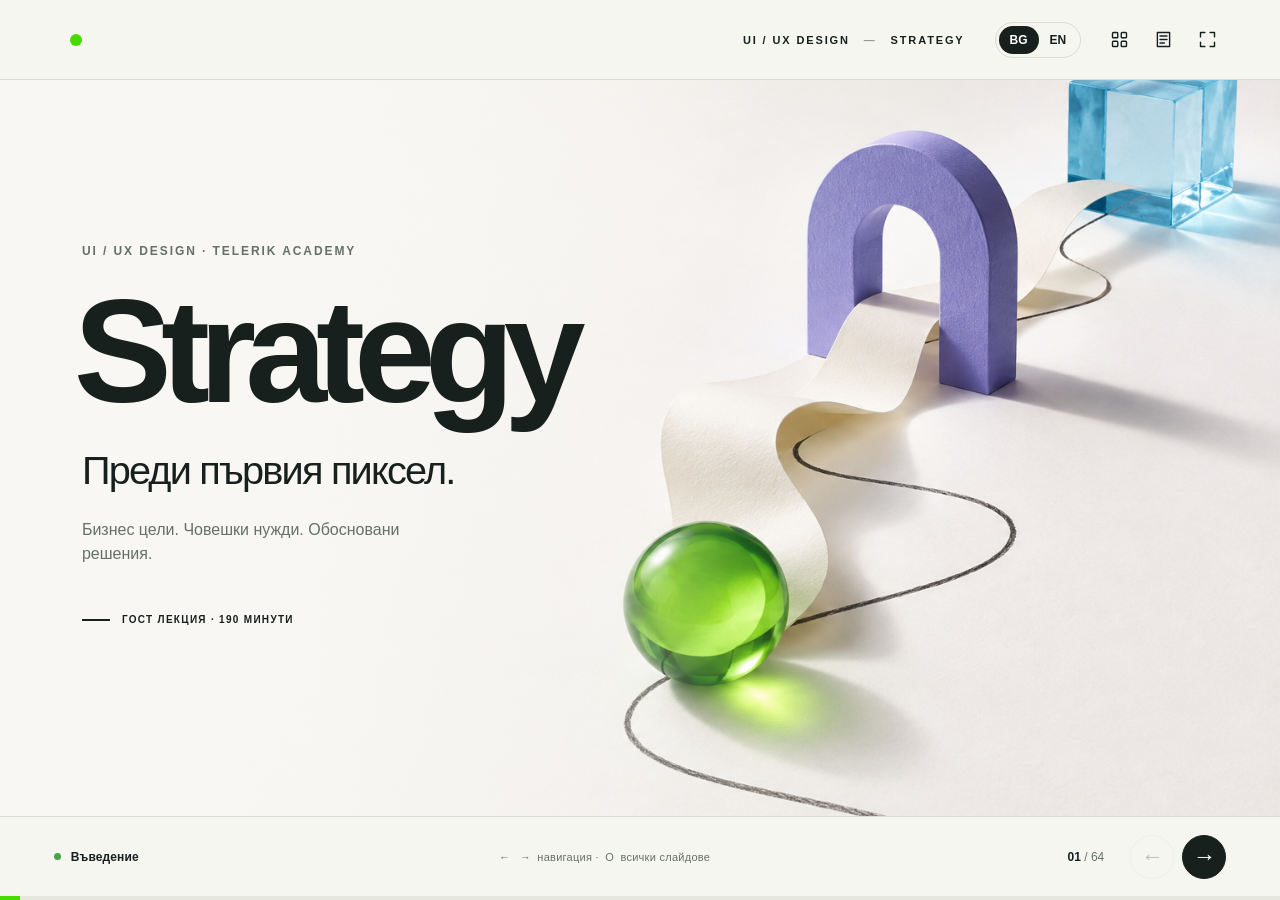
==== commit 53701624: "Expand Duolingo into interactive case and add UX strategy pyramid" ====
--- a/presentation/index.html
+++ b/presentation/index.html
@@ -7,10 +7,11 @@
   <meta name="description" content="An illustrated, bilingual UX Strategy lecture. Business goals, user needs, research and better decisions.">
   <title>Strategy — Telerik Academy</title>
   <link rel="icon" href="data:image/svg+xml,%3Csvg xmlns='http://www.w3.org/2000/svg' viewBox='0 0 64 64'%3E%3Crect width='64' height='64' rx='16' fill='%2347db00'/%3E%3Ctext x='16' y='48' font-family='Arial' font-weight='bold' font-size='44' fill='%2318201d'%3ES%3C/text%3E%3C/svg%3E">
-  <link rel="stylesheet" href="styles.css?v=4">
-  <script defer src="slides.js?v=6"></script>
+  <link rel="stylesheet" href="styles.css?v=5">
+  <link rel="stylesheet" href="case-study.css?v=1">
+  <script defer src="slides.js?v=7"></script>
   <script defer src="prompt.js"></script>
-  <script defer src="app.js?v=4"></script>
+  <script defer src="app.js?v=5"></script>
 </head>
 <body>
   <a class="skip-link" href="#slide">Към слайда / Skip to slide</a>
--- a/presentation/case-study.css
+++ b/presentation/case-study.css
@@ -0,0 +1,7 @@
+/* Interactive strategy pyramid and the nine-screen historical Duolingo case. */
+.pyramid-layout{display:grid;grid-template-columns:1.15fr 1fr;gap:5vw;align-items:center}.pyramid-visual{position:relative;padding-right:75px}.pyramid-stack{height:350px;max-width:460px;margin:auto;position:relative;display:flex;flex-direction:column;align-items:center;gap:3px}.pyramid-level{position:relative;flex:1;width:100%;font-size:19px;font-weight:600;padding:0 5px;transition:filter .2s;clip-path:polygon(10% 0,90% 0,100% 100%,0 100%);background:var(--lavender)}.pyramid-level span{display:block;padding-top:10px}.pyramid-level-1{width:80%;background:var(--blue);clip-path:polygon(12.5% 0,87.5% 0,100% 100%,0 100%)}.pyramid-level-2{width:60%;background:var(--sage);clip-path:polygon(16.667% 0,83.333% 0,100% 100%,0 100%)}.pyramid-level-3{width:40%;background:#d8ddd5;clip-path:polygon(25% 0,75% 0,100% 100%,0 100%);font-size:14px}.pyramid-level-3 span{padding:15px 23px 0}.pyramid-level-4{width:20%;background:#e4e8df;clip-path:polygon(50% 0,100% 100%,0 100%);font-size:11px}.pyramid-level-4 span{padding-top:35px}.pyramid-level:hover{filter:brightness(.93)}.pyramid-level.selected{box-shadow:inset 0 -5px var(--ink)}.pyramid-level:focus-visible{outline:0;box-shadow:inset 0 -7px var(--violet);filter:brightness(.88)}.pyramid-cut{position:absolute;top:40%;left:18%;right:-65px;border-top:2px dashed var(--ink);pointer-events:none}.pyramid-key{position:absolute;right:0;top:0;height:100%;font-size:10px;letter-spacing:.1em;text-transform:uppercase;writing-mode:vertical-rl;display:flex;gap:25px}.pyramid-key span{height:35%;color:var(--muted);padding-top:20px}.pyramid-key b{height:58%;padding-top:20px}.pyramid-detail h2{font-size:clamp(26px,3vw,45px);max-width:430px}.pyramid-detail>p{font-size:22px;line-height:1.45;margin-top:18px;color:var(--muted)}.pyramid-example{border-top:1px solid var(--line);padding-top:22px;margin-top:25px}.pyramid-example small{font-size:10px;letter-spacing:.13em;color:var(--violet);font-weight:700}.pyramid-example p{font-size:22px;line-height:1.5;margin-top:12px}
+.duo-inner{padding-top:25px;padding-bottom:25px;justify-content:center}.duo-series-label{display:flex;justify-content:space-between;font-size:11px;letter-spacing:.15em;font-weight:700;color:var(--muted);margin-bottom:25px}.duo-series-label span:first-child{color:#387937}.duo-opening{display:grid;grid-template-columns:1.5fr 1fr;gap:6vw;align-items:center}.duo-opening h1{font-size:clamp(38px,4.8vw,68px)}.duo-brand{text-align:center;position:relative}.duo-brand img{width:75%;max-height:270px;object-fit:contain}.duo-scribble{font-style:italic;display:block;transform:rotate(-5deg);font-size:21px;text-decoration:underline;text-decoration-style:wavy;text-decoration-color:var(--violet);text-underline-offset:7px}.duo-model{display:flex;gap:45px;margin-top:30px}.duo-model>span{font-size:23px;font-weight:600}.duo-model small{display:block;font-size:15px;font-weight:400;color:var(--muted);max-width:230px;margin-top:8px;line-height:1.45}.duo-journey{display:grid;grid-template-columns:repeat(5,1fr);gap:10px;margin-top:35px}.duo-journey button{text-align:left;padding:18px;background:#e7eddd;border-top:2px solid var(--ink);font-size:19px;display:flex;flex-wrap:wrap;justify-content:space-between;gap:10px}.duo-journey small{width:100%;font-size:11px;color:var(--muted)}.duo-journey button:hover{background:var(--sage)}
+.duo-study{display:grid;grid-template-columns:1fr 1.15fr;gap:5vw;align-items:center}.duo-source{margin:0;padding:22px;background:#eaece5;border-radius:4px;position:relative}.duo-source:before{content:'';position:absolute;width:85px;height:20px;background:#addf80b8;left:36%;top:-8px;transform:rotate(-5deg)}.duo-source img{display:block;width:100%;height:clamp(230px,38vh,360px);object-fit:contain}.duo-source figcaption{font-size:10px;color:var(--muted);text-align:center;margin-top:14px}.duo-term{font-size:13px;font-weight:700;letter-spacing:.1em;text-transform:uppercase;color:#387937}.duo-reading h1{font-size:clamp(31px,3.4vw,49px);margin-top:10px}.duo-mechanism{font-size:18px;line-height:1.4;color:var(--muted);margin-top:12px}.duo-question{font-size:22px;line-height:1.35;letter-spacing:-.02em;margin:22px 0 15px;padding-left:15px;border-left:3px solid var(--violet)}.duo-reveal{display:flex;gap:25px;align-items:center;justify-content:space-between;border:1px solid var(--line);border-radius:30px;padding:10px 18px;font-size:13px}.duo-reveal:hover{background:var(--sage)}.duo-reveal span{font-size:21px}.duo-answer{min-height:170px;margin-top:16px}.duo-pending{font-size:18px;color:var(--muted);padding:20px 0;border-top:1px dashed var(--line);margin-top:18px}.duo-definition{font-size:18px;line-height:1.4}.duo-measure{margin-top:12px;padding:12px 16px;background:#e7eddd}.duo-measure small{font-size:10px;letter-spacing:.1em;font-weight:700;color:#387937}.duo-measure p{font-size:17px;line-height:1.35;margin-top:6px}.duo-caution{font-size:14px;line-height:1.4;color:var(--muted);margin-top:12px}.duo-inner>.caption{font-size:11px;margin-top:14px}.duo-inner>.slide-header{margin-bottom:25px}.duo-inner>.slide-header h1{font-size:clamp(32px,3.7vw,56px)}
+.duo-check-layout,.duo-tradeoff-layout{display:grid;grid-template-columns:.85fr 1.15fr;align-items:center;gap:6vw}.duo-cohort{max-width:310px}.duo-cohort strong{font-size:75px;letter-spacing:-.06em;font-weight:500}.duo-cohort strong span{font-size:34px;color:var(--muted)}.duo-cohort>div{display:grid;grid-template-columns:repeat(10,1fr);gap:5px;margin:18px 0}.duo-cohort i{aspect-ratio:1;background:#e2e6da;border-radius:50%}.duo-cohort i.active{background:var(--brand)}.duo-cohort>small{font-size:10px;letter-spacing:.1em}.duo-choice-question{font-size:27px;margin-bottom:20px}.duo-options{display:grid;gap:10px}.duo-options button{display:flex;gap:15px;align-items:center;border:1px solid var(--line);padding:12px 18px;text-align:left;font-size:18px;border-radius:6px}.duo-options button>span{font-size:12px;font-weight:600;width:27px;height:27px;display:grid;place-items:center;border:1px solid var(--line);border-radius:50%;flex-shrink:0}.duo-options .chosen{background:var(--sage);border-color:#699b51}.duo-options button:hover{border-color:var(--brand)}.duo-feedback{font-size:17px;line-height:1.45;min-height:138px;margin-top:18px;color:var(--muted)}.duo-feedback b{font-size:16px;color:var(--ink)}.duo-feedback p{margin-top:6px}.duo-feedback .text-button{margin-top:9px;font-size:12px}.duo-notifications{padding:0 10px}.duo-notifications>div{padding:24px 18px;border:1px solid #b5b1dd;box-shadow:6px 6px 0 #d6d4ed;border-radius:8px;background:#ecebf9;font-size:23px;margin-bottom:18px;transform:rotate(-5deg)}.duo-notifications>div:nth-child(2){transform:rotate(3deg);margin-left:20px}.duo-notifications>div:nth-child(3){transform:rotate(-2deg);margin-left:40px}.duo-notifications .duo-scribble{margin-top:30px;text-align:center}.duo-bridge-question{font-size:30px;line-height:1.35;margin:15px 0 25px;letter-spacing:-.03em}.duo-bridge-flow{display:grid;grid-template-columns:repeat(4,1fr);gap:15px}.duo-bridge-flow>div{padding:25px 18px;background:#e7eddd;border-top:3px solid var(--brand)}.duo-bridge-flow>div:nth-child(2){background:var(--blue)}.duo-bridge-flow>div:nth-child(3){background:var(--lavender)}.duo-bridge-flow small{font-size:11px}.duo-bridge-flow h3{font-size:25px;font-weight:500;line-height:1.2;margin-top:18px}.duo-return{font-size:17px;color:var(--muted);margin-top:20px}.type-duo-bridge .duo-answer{min-height:200px}
+@media(min-width:801px) and (max-height:760px){.pyramid-stack{height:295px}.pyramid-detail h2{font-size:30px}.pyramid-detail>p,.pyramid-example p{font-size:18px}.pyramid-example{margin-top:18px;padding-top:15px}.pyramid-level-4 span{padding-top:25px}.pyramid-level-3 span{padding-top:12px}.duo-inner{padding-top:18px;padding-bottom:18px}.duo-series-label{margin-bottom:16px}.duo-reading h1{font-size:35px}.duo-mechanism{font-size:16px;margin-top:8px}.duo-question{font-size:19px;margin:15px 0 12px}.duo-source img{height:285px}.duo-answer{margin-top:12px;min-height:155px}.duo-definition{font-size:16px}.duo-measure{padding:10px 14px;margin-top:8px}.duo-measure p{font-size:15px}.duo-caution{font-size:12px;margin-top:8px}.duo-inner>.slide-header h1{font-size:38px}.duo-inner>.slide-header{margin-bottom:18px}.duo-inner .subtitle{font-size:19px;margin-top:12px}.duo-cohort{max-width:235px}.duo-cohort strong{font-size:50px}.duo-cohort>div{gap:4px;margin:12px 0}.duo-feedback{min-height:110px;font-size:15px}.duo-options button{padding:10px 14px;font-size:16px}.duo-choice-question{font-size:24px;margin-bottom:14px}.duo-notifications>div{padding:18px;font-size:19px}.duo-brand img{max-height:210px}.duo-model{margin-top:22px}.duo-journey{margin-top:25px}}
+@media(max-width:800px){.pyramid-layout{grid-template-columns:1fr;gap:30px}.pyramid-visual{padding-right:35px}.pyramid-stack{height:290px;max-width:420px}.pyramid-cut{right:-25px}.pyramid-key{font-size:9px}.pyramid-level-3{font-size:11px}.pyramid-level-3 span{padding:13px 8px 0}.pyramid-level-4{font-size:9px}.pyramid-level-4 span{padding-top:28px}.pyramid-detail h2{font-size:30px}.pyramid-detail>p,.pyramid-example p{font-size:18px}.duo-inner{padding:25px 6vw;display:block}.duo-opening,.duo-study,.duo-check-layout,.duo-tradeoff-layout{grid-template-columns:1fr;gap:28px}.duo-opening h1{font-size:38px}.duo-brand img{height:160px;width:auto}.duo-model{gap:25px}.duo-model small{font-size:13px}.duo-journey{grid-template-columns:1fr 1fr}.duo-journey button{font-size:17px;padding:16px}.duo-source img{height:235px}.duo-reading h1{font-size:34px}.duo-mechanism{font-size:17px}.duo-question{font-size:21px}.duo-answer{min-height:0}.duo-inner>.caption{margin-top:22px}.duo-cohort{max-width:235px;margin:auto}.duo-cohort strong{font-size:58px}.duo-feedback{min-height:0}.duo-bridge-flow{grid-template-columns:1fr 1fr}.duo-bridge-flow>div{padding:18px 14px}.duo-bridge-flow h3{font-size:22px}.duo-bridge-question{font-size:26px}.duo-notifications{max-width:300px}.duo-notifications>div{padding:15px;font-size:19px}.duo-inner>.slide-header h1{font-size:34px}.duo-inner .subtitle{font-size:18px}.duo-opening .subtitle{font-size:21px}.type-duo-bridge .duo-answer{min-height:0}}
